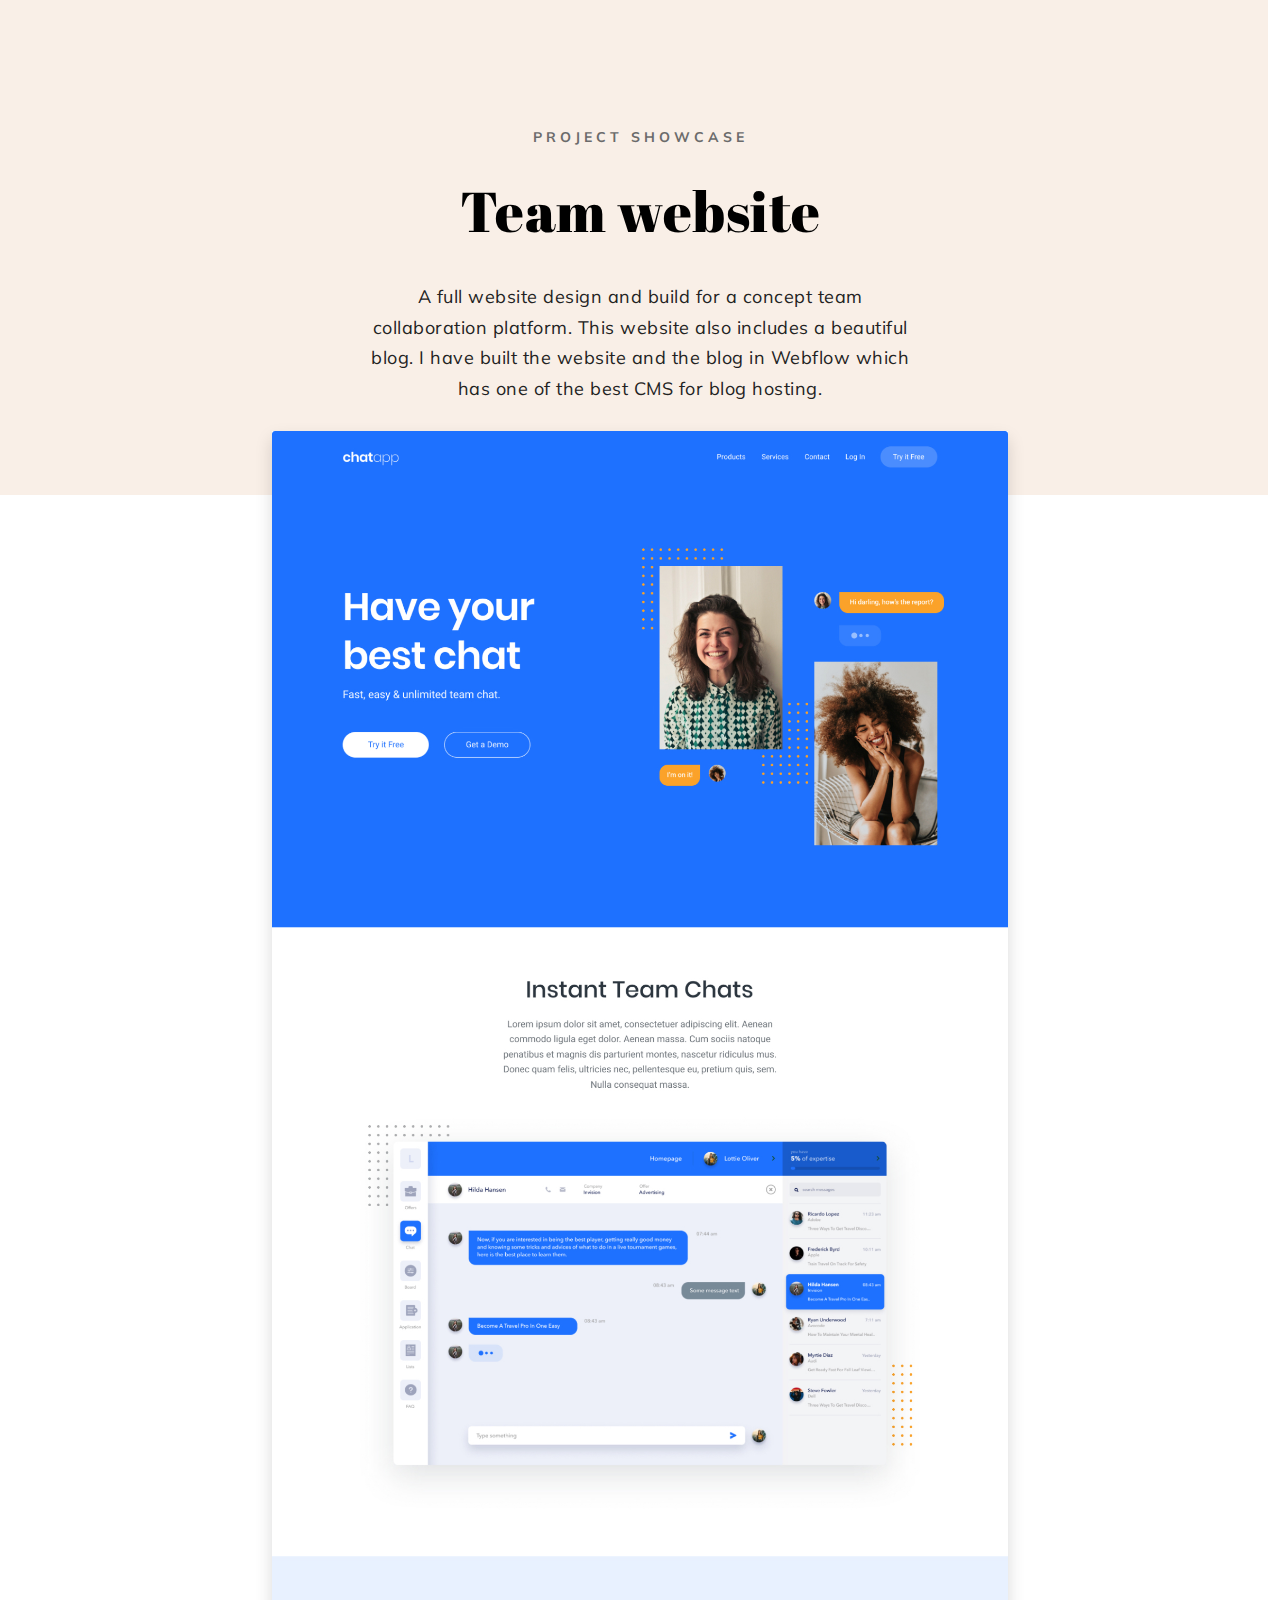
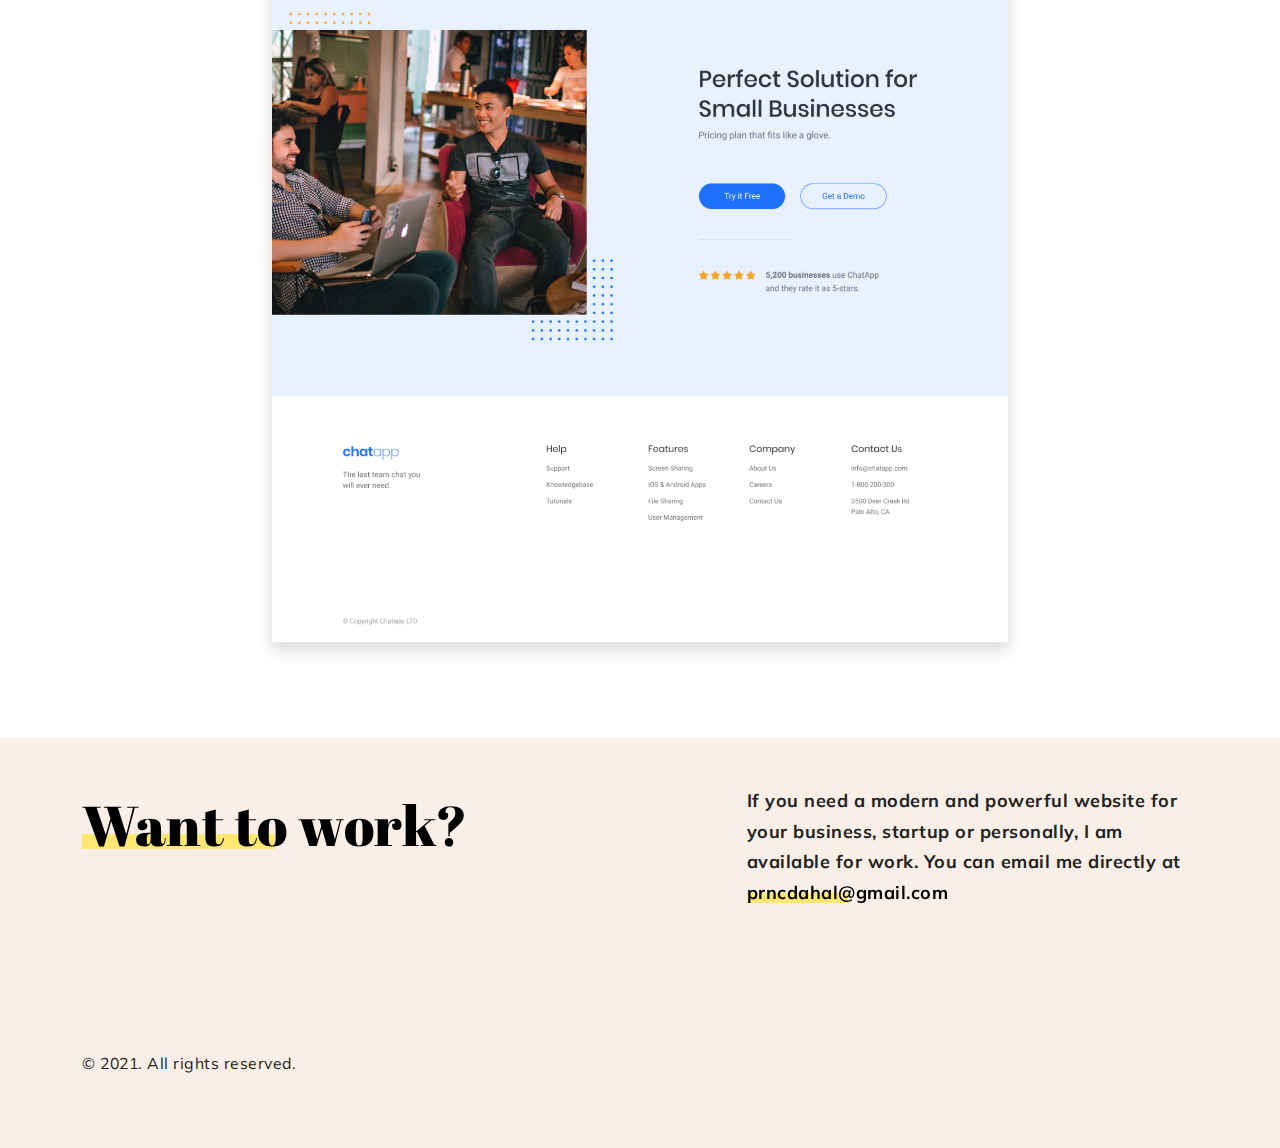
==== single.html @ 6febfcb8 "Intial file commit" ====
<!DOCTYPE html>
<html lang="en">
    
    <head>
        <meta charset="UTF-8" />
        <meta name="viewport" content="width=device-width, initial-scale=1.0"
        />
        <meta http-equiv="X-UA-Compatible" content="ie=edge" />
        <link rel="stylesheet" href="css/style.css" />
        <link rel="icon" href="./img/favicon.svg" />
        <link rel="preconnect" href="https://fonts.gstatic.com">
        <link href="https://fonts.googleapis.com/css2?family=Abril+Fatface&family=Mulish:wght@300;400;500;700;800;900&display=swap"
        rel="stylesheet">
        <title>Chat App website</title>
    </head>
    
    <body>
        <header class="p-4 header header-inner "> <span class="bg-overlay"></span>

            <nav class="container d-flex justify-content-between align-items-center mb-auto"> <a href="/" class="logo">
        <strong>RD.</strong>
      </a>

                <ul class="nav main-nav fw-bold">
                    <li class="nav-item"><a href="#" class="line-highlight" aria-current="page">My Work</a>

                    </li>
                    <li class="nav-item"><a href="mailto:prncdahal@gmail.com" class="line-highlight">Get in Touch</a>

                    </li>
                </ul>
            </nav>
            <div class="billboard mb-auto text-center">
                <div class="container">
                     <h6 class="kerning-text text-disabled mb-4">project showcase</h6>

                     <h1 class="mb-4 pb-2">
          Team website
        </h1>

                    <div class="col-lg-6 offset-lg-3">
                        <p>A full website design and build for a concept team collaboration platform.
                            This website also includes a beautiful blog. I have built the website and
                            the blog in Webflow which has one of the best CMS for blog hosting.</p>
                    </div>
                </div>
            </div>
            <!-- End of billboard -->
        </header>
        <section class="single-project-details pb-5 position-relative">
            <div class="container">
                <div class="row align-items-center mb-5">
                    <div class="col-md-8 offset-lg-2 mt-n7">
                        <img class="shadow" src="./img/portfolio/chat-app.jpg" alt="">
                    </div>
                    <!--End of col-md-6 -->
                </div>
                <!-- End of row-->
            </div>
        </section>
        <footer class=" bg-secondary footer p-5 ">
            <div class="container ">
                <div class="row pb-5">
                    <div class="col-sm-7 ">
                         <h2 class="h1 line-highlight mb-5">Want to work?</h2>

                    </div>
                    <div class="col-sm-5">
                        <p class="fw-bold">If you need a modern and powerful website for your business, startup or
                            personally, I am available for work. You can email me directly at <a class="line-highlight sm"
                            href="mailto:prncdahal@gmail.com">prncdahal@gmail.com</a>

                        </p>
                    </div>
                </div>
                <div class="copy-right pb-4 small">&copy; 2021. All rights reserved.</div>
            </div>
        </footer>
        <script src="js/all.js"></script>
    </body>

</html>
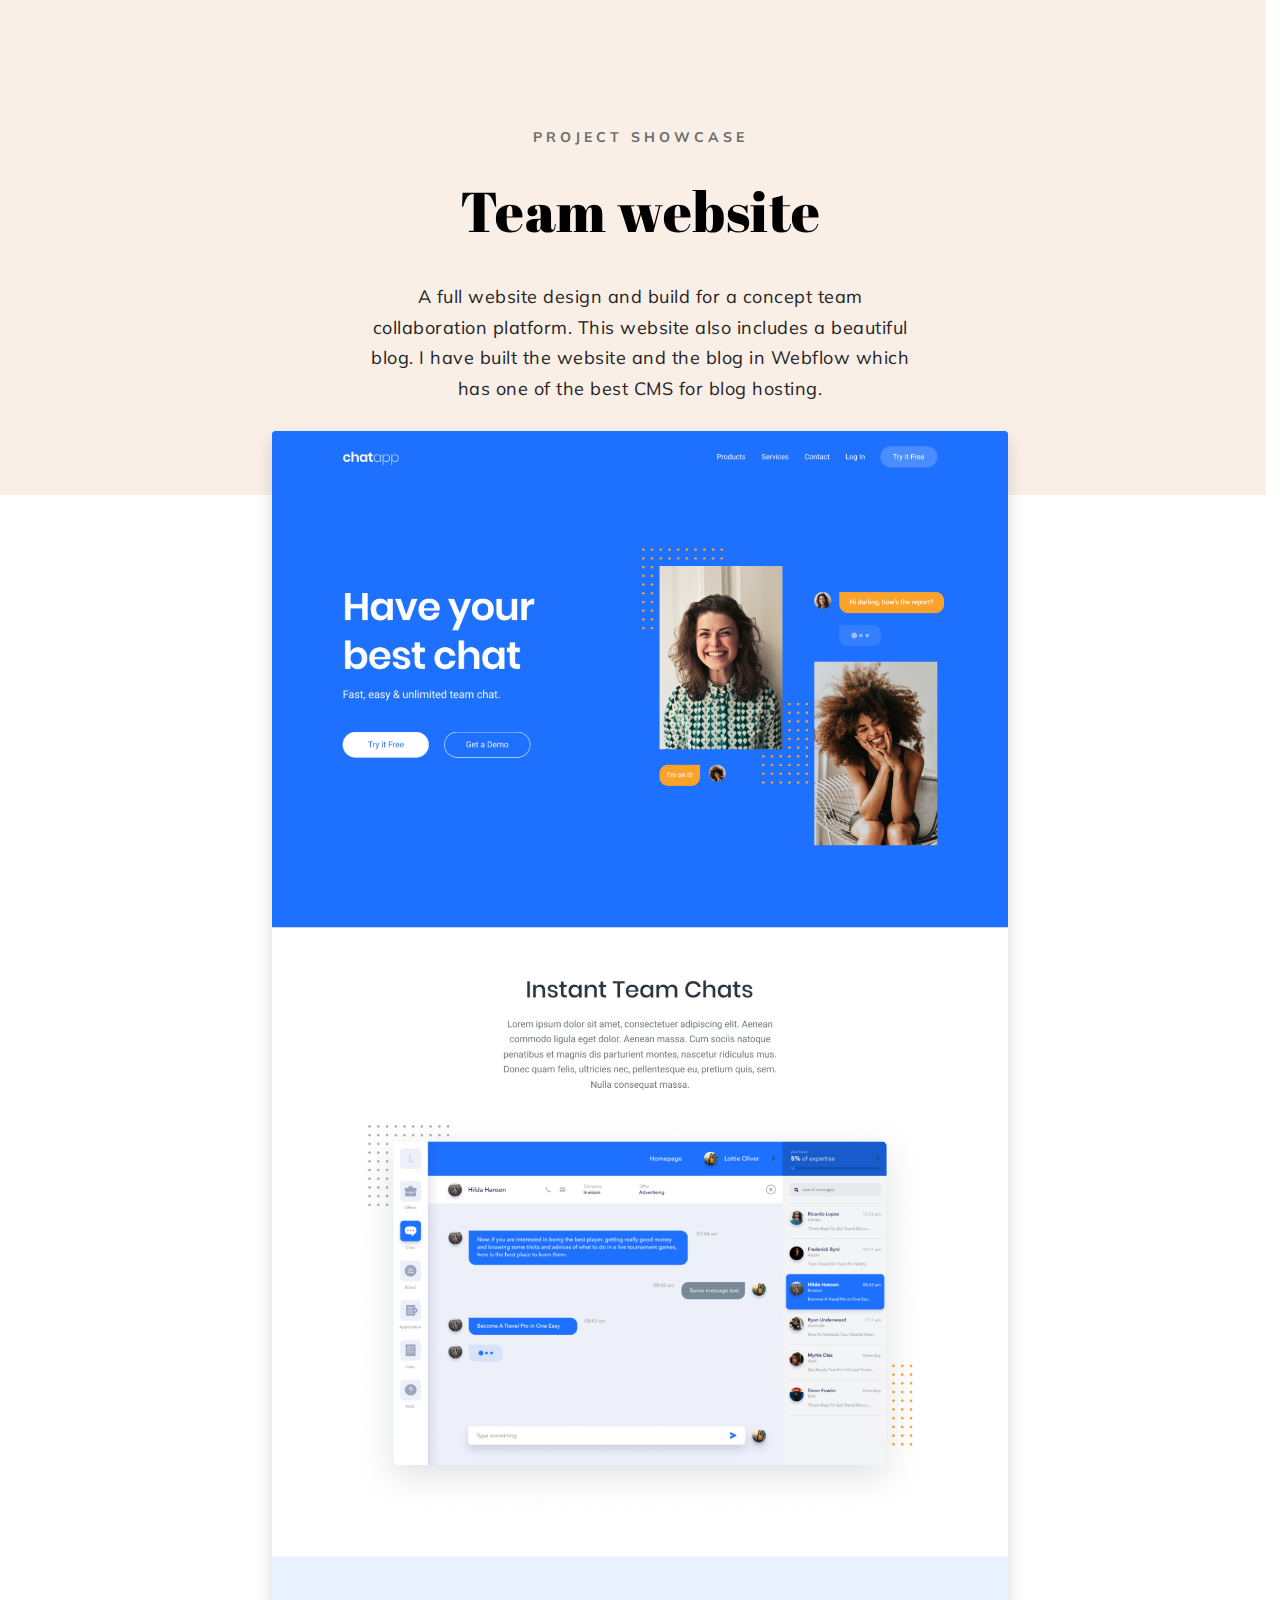
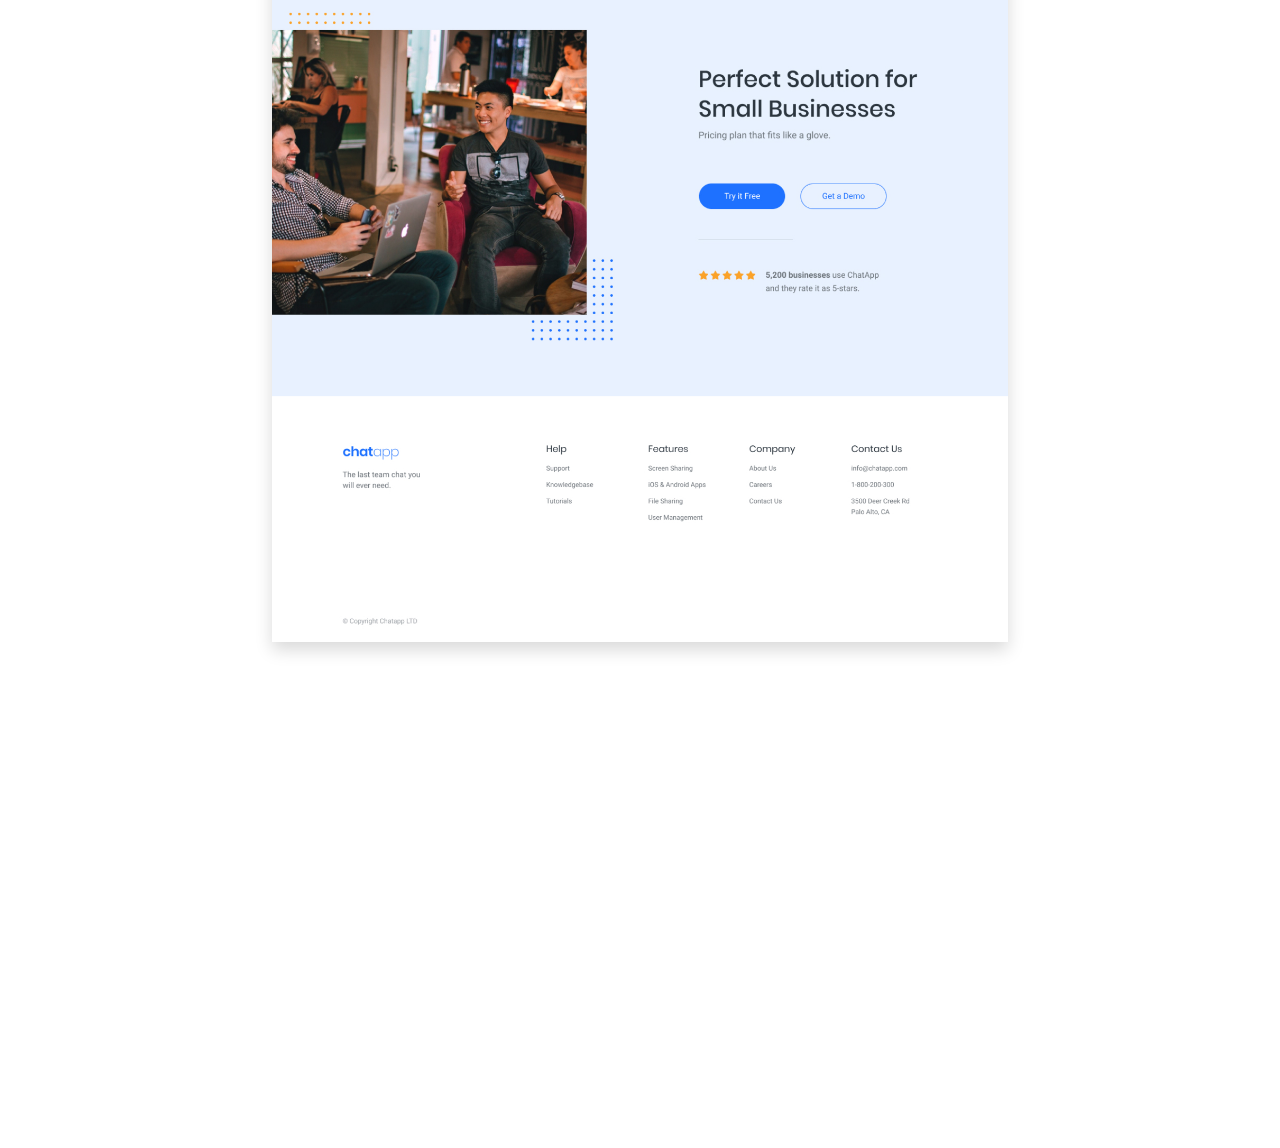
==== commit f9e3ce05: "homepage project list animation and footer animation" ====
--- a/single.html
+++ b/single.html
@@ -58,7 +58,7 @@
                 <!-- End of row-->
             </div>
         </section>
-        <footer class=" bg-secondary footer p-5 ">
+        <footer class=" bg-secondary footer fadetoText p-5 ">
             <div class="container ">
                 <div class="row pb-5">
                     <div class="col-sm-7 ">
--- a/css/style.css
+++ b/css/style.css
@@ -11924,8 +11924,7 @@
   background: url(/img/dot-pattern.png) no-repeat 0px 100%;
   background-size: 100px;
   padding-left: 15px;
-  padding-bottom: 15px;
-  transition: all 300ms ease-in; }
+  padding-bottom: 15px; }
   @media (min-width: 576px) {
     .project-list .media-img {
       padding-left: 30px;
@@ -11957,6 +11956,9 @@
         transform: translateX(0);
         color: #B7B4B9; }
 
+.project-list .details {
+  transition: all 300ms linear; }
+
 .header-inner {
   min-height: 55vh; }
 
@@ -11977,4 +11979,4 @@
 body {
   letter-spacing: 0.5px; }
 
-/*# sourceMappingURL=[data-uri]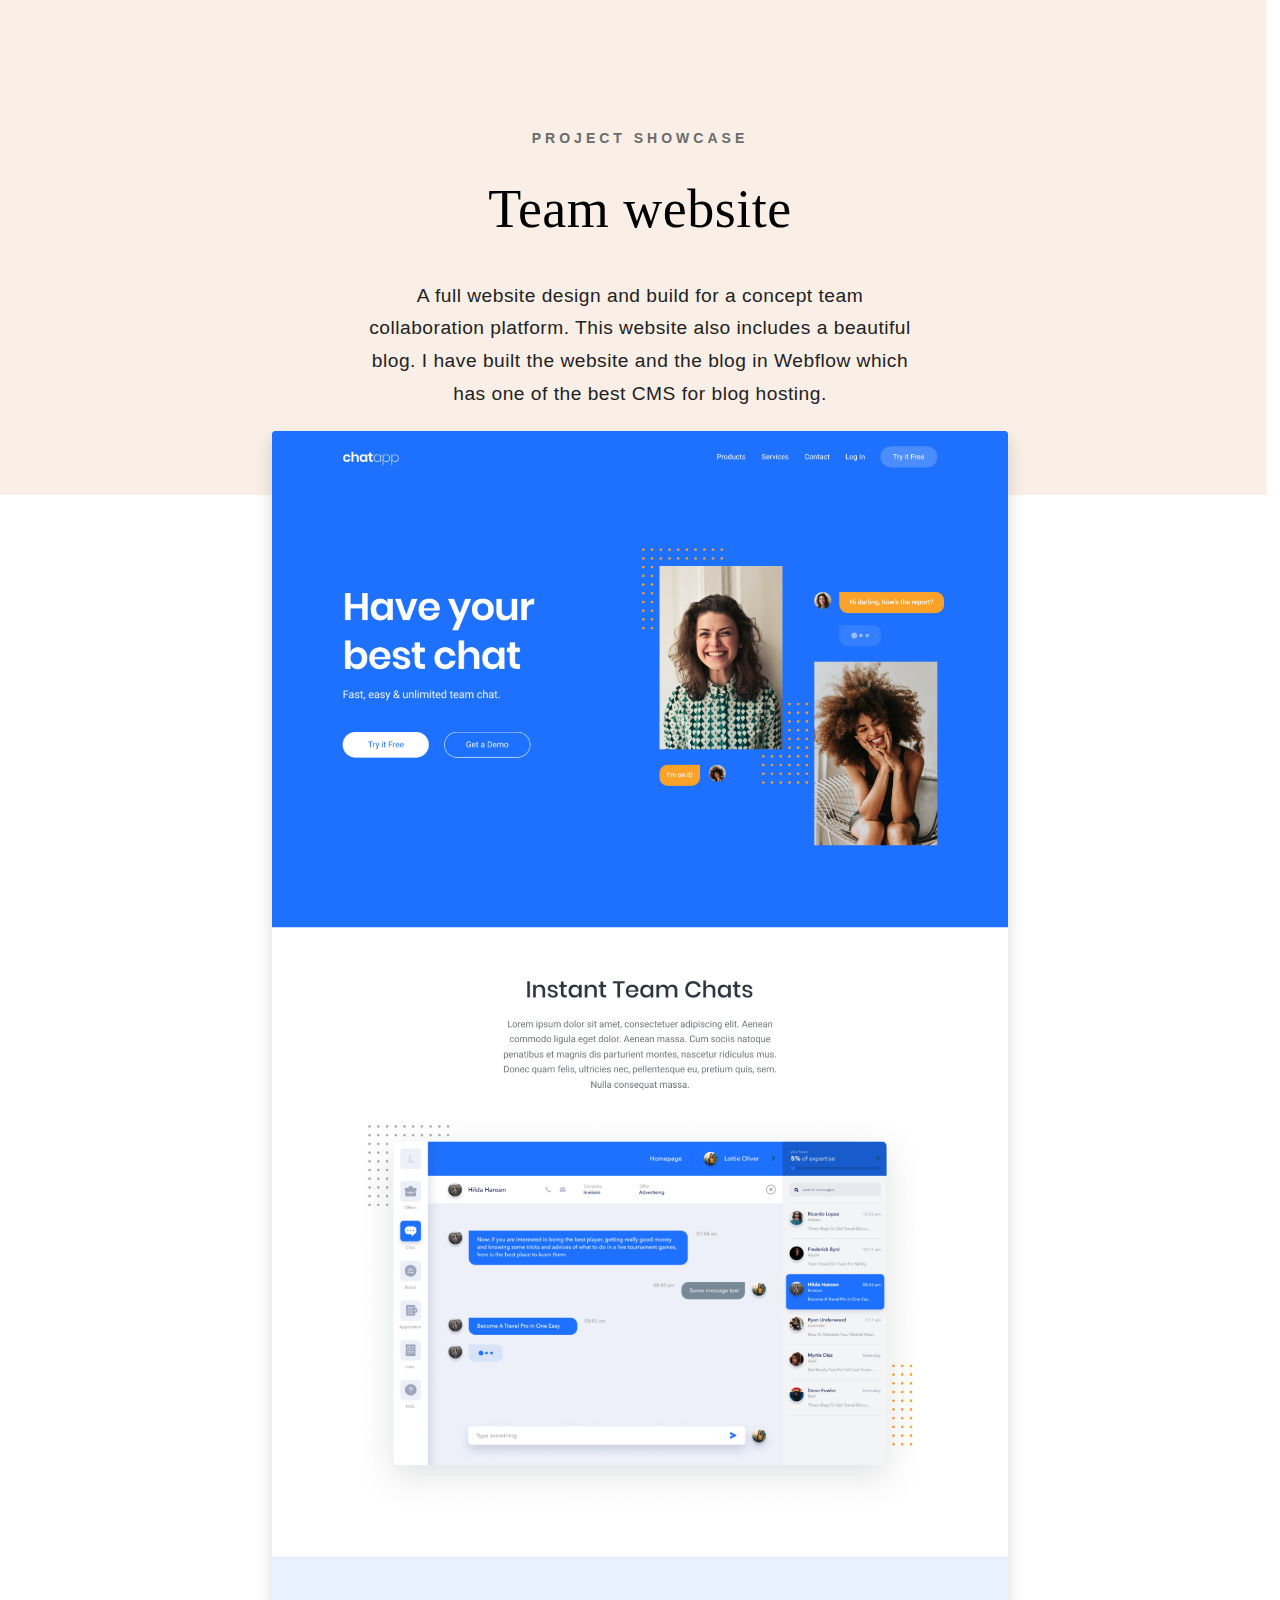
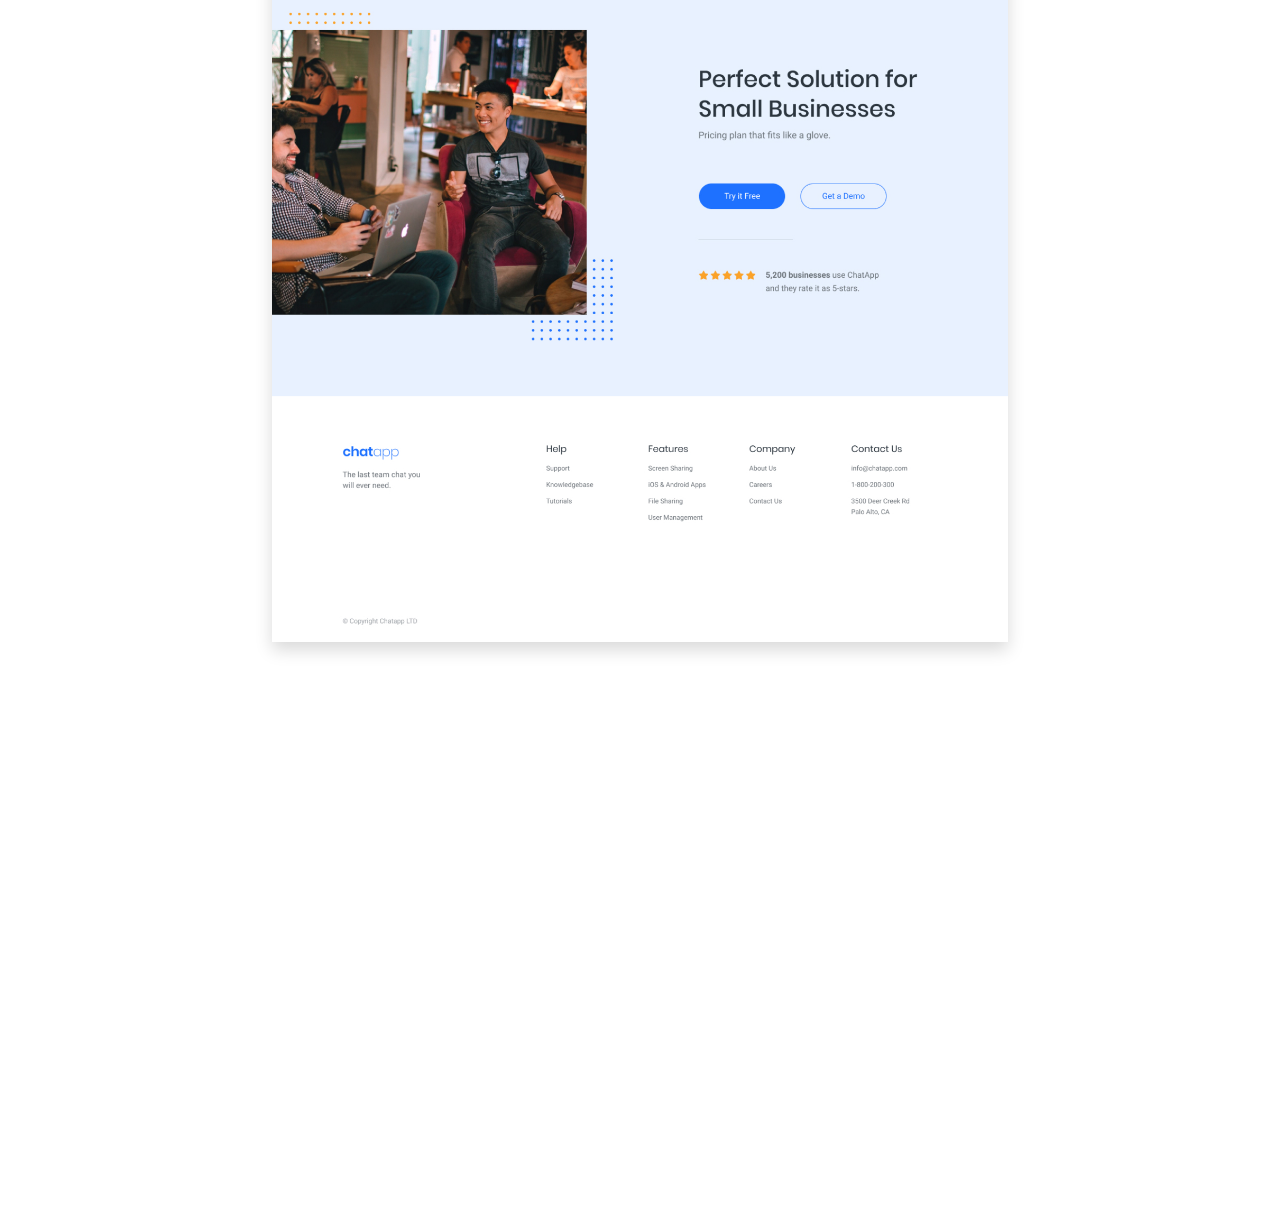
==== commit 396648f2: "projects added" ====
--- a/single.html
+++ b/single.html
@@ -61,12 +61,12 @@
         <footer class=" bg-secondary footer fadetoText p-5 ">
             <div class="container ">
                 <div class="row pb-5">
-                    <div class="col-sm-7 ">
-                         <h2 class="h1 line-highlight mb-5">Want to work?</h2>
+                    <div class="col-lg-7 ">
+                         <h2 class=" line-highlight mb-5">Want to work?</h2>
 
                     </div>
-                    <div class="col-sm-5">
-                        <p class="fw-bold">If you need a modern and powerful website for your business, startup or
+                    <div class="col-lg-5">
+                        <p class="lead">If you need a modern and powerful website for your business, startup or
                             personally, I am available for work. You can email me directly at <a class="line-highlight sm"
                             href="mailto:prncdahal@gmail.com">prncdahal@gmail.com</a>
 
--- a/css/style.css
+++ b/css/style.css
@@ -27,7 +27,7 @@
   --bs-danger: red;
   --bs-light: #fff;
   --bs-dark: #F9EFE7;
-  --bs-font-sans-serif: "Mulish", sans-serif;
+  --bs-font-sans-serif: "Open Sans", sans-serif;
   --bs-font-monospace: SFMono-Regular, Menlo, Monaco, Consolas, "Liberation Mono", "Courier New", monospace;
   --bs-gradient: linear-gradient(180deg, rgba(255, 255, 255, 0.15), rgba(255, 255, 255, 0)); }
 
@@ -43,8 +43,8 @@
 body {
   margin: 0;
   font-family: var(--bs-font-sans-serif);
-  font-size: 1rem;
-  font-weight: 400;
+  font-size: 1.2rem;
+  font-weight: 300;
   line-height: 1.5;
   color: #222;
   background-color: #fff;
@@ -67,16 +67,16 @@
 h1, .h1, h2, .h2, h3, .h3, h4, .h4, h5, .h5, h6, .h6 {
   margin-top: 0;
   margin-bottom: 0.5rem;
-  font-family: "Abril Fatface", cursive;
+  font-family: "Libre Baskerville", serif;
   font-weight: 500;
   line-height: 1.4;
   color: #000; }
 
 h1, .h1 {
-  font-size: calc(1.475rem + 2.7vw); }
+  font-size: calc(1.4625rem + 2.55vw); }
   @media (min-width: 1200px) {
     h1, .h1 {
-      font-size: 3.5rem; } }
+      font-size: 3.375rem; } }
 
 h2, .h2 {
   font-size: calc(1.4rem + 1.8vw); }
@@ -85,22 +85,25 @@
       font-size: 2.75rem; } }
 
 h3, .h3 {
-  font-size: calc(1.3rem + 0.6vw); }
+  font-size: calc(1.335rem + 1.02vw); }
   @media (min-width: 1200px) {
     h3, .h3 {
-      font-size: 1.75rem; } }
+      font-size: 2.1rem; } }
 
 h4, .h4 {
+  font-size: calc(1.305rem + 0.66vw); }
+  @media (min-width: 1200px) {
+    h4, .h4 {
+      font-size: 1.8rem; } }
+
+h5, .h5 {
   font-size: calc(1.275rem + 0.3vw); }
   @media (min-width: 1200px) {
-    h4, .h4 {
+    h5, .h5 {
       font-size: 1.5rem; } }
 
-h5, .h5 {
-  font-size: 1.25rem; }
-
 h6, .h6 {
-  font-size: 1rem; }
+  font-size: 1.2rem; }
 
 p {
   margin-top: 0;
@@ -371,8 +374,11 @@
   display: none !important; }
 
 .lead {
-  font-size: 1.25rem;
+  font-size: calc(1.275rem + 0.3vw);
   font-weight: 300; }
+  @media (min-width: 1200px) {
+    .lead {
+      font-size: 1.5rem; } }
 
 .display-1 {
   font-size: calc(1.625rem + 4.5vw);
@@ -441,7 +447,10 @@
 
 .blockquote {
   margin-bottom: 1rem;
-  font-size: 1.25rem; }
+  font-size: calc(1.275rem + 0.3vw); }
+  @media (min-width: 1200px) {
+    .blockquote {
+      font-size: 1.5rem; } }
   .blockquote > :last-child {
     margin-bottom: 0; }
 
@@ -1490,12 +1499,15 @@
 .col-form-label-lg {
   padding-top: calc(0.5rem + 1px);
   padding-bottom: calc(0.5rem + 1px);
-  font-size: 1.25rem; }
+  font-size: calc(1.275rem + 0.3vw); }
+  @media (min-width: 1200px) {
+    .col-form-label-lg {
+      font-size: 1.5rem; } }
 
 .col-form-label-sm {
   padding-top: calc(0.25rem + 1px);
   padding-bottom: calc(0.25rem + 1px);
-  font-size: 0.875rem; }
+  font-size: 1.05rem; }
 
 .form-text {
   margin-top: 0.25rem;
@@ -1507,7 +1519,7 @@
   width: 100%;
   padding: 0.675rem 1rem;
   font-size: 0.9rem;
-  font-weight: 400;
+  font-weight: 300;
   line-height: 1.5;
   color: #222;
   background-color: #fff;
@@ -1591,7 +1603,7 @@
 .form-control-sm {
   min-height: calc(1.5em + 0.5rem + 2px);
   padding: 0.25rem 0.5rem;
-  font-size: 0.875rem;
+  font-size: 1.05rem;
   border-radius: 0.2rem; }
   .form-control-sm::file-selector-button {
     padding: 0.25rem 0.5rem;
@@ -1605,8 +1617,11 @@
 .form-control-lg {
   min-height: calc(1.5em + 1rem + 2px);
   padding: 0.5rem 1rem;
-  font-size: 1.25rem;
+  font-size: calc(1.275rem + 0.3vw);
   border-radius: 0.3rem; }
+  @media (min-width: 1200px) {
+    .form-control-lg {
+      font-size: 1.5rem; } }
   .form-control-lg::file-selector-button {
     padding: 0.5rem 1rem;
     margin: -0.5rem -1rem;
@@ -1643,7 +1658,7 @@
   width: 100%;
   padding: 0.675rem 3rem 0.675rem 1rem;
   font-size: 0.9rem;
-  font-weight: 400;
+  font-weight: 300;
   line-height: 1.5;
   color: #222;
   background-color: #fff;
@@ -1672,17 +1687,20 @@
   padding-top: 0.25rem;
   padding-bottom: 0.25rem;
   padding-left: 0.5rem;
-  font-size: 0.875rem; }
+  font-size: 1.05rem; }
 
 .form-select-lg {
   padding-top: 0.5rem;
   padding-bottom: 0.5rem;
   padding-left: 1rem;
-  font-size: 1.25rem; }
+  font-size: calc(1.275rem + 0.3vw); }
+  @media (min-width: 1200px) {
+    .form-select-lg {
+      font-size: 1.5rem; } }
 
 .form-check {
   display: block;
-  min-height: 1.5rem;
+  min-height: 1.8rem;
   padding-left: 1.5em;
   margin-bottom: 0.125rem; }
   .form-check .form-check-input {
@@ -1889,7 +1907,7 @@
   align-items: center;
   padding: 0.675rem 1rem;
   font-size: 0.9rem;
-  font-weight: 400;
+  font-weight: 300;
   line-height: 1.5;
   color: #222;
   text-align: center;
@@ -1903,15 +1921,21 @@
 .input-group-lg > .input-group-text,
 .input-group-lg > .btn {
   padding: 0.5rem 1rem;
-  font-size: 1.25rem;
+  font-size: calc(1.275rem + 0.3vw);
   border-radius: 0.3rem; }
+  @media (min-width: 1200px) {
+    .input-group-lg > .form-control,
+    .input-group-lg > .form-select,
+    .input-group-lg > .input-group-text,
+    .input-group-lg > .btn {
+      font-size: 1.5rem; } }
 
 .input-group-sm > .form-control,
 .input-group-sm > .form-select,
 .input-group-sm > .input-group-text,
 .input-group-sm > .btn {
   padding: 0.25rem 0.5rem;
-  font-size: 0.875rem;
+  font-size: 1.05rem;
   border-radius: 0.2rem; }
 
 .input-group-lg > .form-select,
@@ -1948,7 +1972,7 @@
   max-width: 100%;
   padding: 0.25rem 0.5rem;
   margin-top: .1rem;
-  font-size: 0.875rem;
+  font-size: 1.05rem;
   color: #fff;
   background-color: rgba(25, 135, 84, 0.9);
   border-radius: 0.25rem; }
@@ -2011,7 +2035,7 @@
   max-width: 100%;
   padding: 0.25rem 0.5rem;
   margin-top: .1rem;
-  font-size: 0.875rem;
+  font-size: 1.05rem;
   color: #fff;
   background-color: rgba(220, 53, 69, 0.9);
   border-radius: 0.25rem; }
@@ -2498,7 +2522,7 @@
 
 .btn-sm, .btn-group-sm > .btn {
   padding: 0.25rem 0.5rem;
-  font-size: 0.875rem;
+  font-size: 1.05rem;
   border-radius: 0.2rem; }
 
 .fade {
@@ -2548,7 +2572,7 @@
   min-width: 10rem;
   padding: 0.5rem 0;
   margin: 0;
-  font-size: 1rem;
+  font-size: 1.2rem;
   color: #222;
   text-align: left;
   list-style: none;
@@ -2744,7 +2768,7 @@
   display: block;
   padding: 0.5rem 1rem;
   margin-bottom: 0;
-  font-size: 0.875rem;
+  font-size: 1.05rem;
   color: #6c757d;
   white-space: nowrap; }
 
@@ -2943,11 +2967,14 @@
     justify-content: space-between; }
 
 .navbar-brand {
-  padding-top: 0.3125rem;
-  padding-bottom: 0.3125rem;
+  padding-top: 0.275rem;
+  padding-bottom: 0.275rem;
   margin-right: 1rem;
-  font-size: 1.25rem;
+  font-size: calc(1.275rem + 0.3vw);
   white-space: nowrap; }
+  @media (min-width: 1200px) {
+    .navbar-brand {
+      font-size: 1.5rem; } }
 
 .navbar-nav {
   display: flex;
@@ -2972,12 +2999,15 @@
 
 .navbar-toggler {
   padding: 0.25rem 0.75rem;
-  font-size: 1.25rem;
+  font-size: calc(1.275rem + 0.3vw);
   line-height: 1;
   background-color: transparent;
   border: 1px solid transparent;
   border-radius: 0;
   transition: box-shadow 0.15s ease-in-out; }
+  @media (min-width: 1200px) {
+    .navbar-toggler {
+      font-size: 1.5rem; } }
   @media (prefers-reduced-motion: reduce) {
     .navbar-toggler {
       transition: none; } }
@@ -3309,7 +3339,7 @@
   align-items: center;
   width: 100%;
   padding: 1rem 1.25rem;
-  font-size: 1rem;
+  font-size: 1.2rem;
   color: #222;
   text-align: left;
   background-color: transparent;
@@ -3464,7 +3494,10 @@
 
 .pagination-lg .page-link {
   padding: 0.75rem 1.5rem;
-  font-size: 1.25rem; }
+  font-size: calc(1.275rem + 0.3vw); }
+  @media (min-width: 1200px) {
+    .pagination-lg .page-link {
+      font-size: 1.5rem; } }
 
 .pagination-lg .page-item:first-child .page-link {
   border-top-left-radius: 0.3rem;
@@ -3476,7 +3509,7 @@
 
 .pagination-sm .page-link {
   padding: 0.25rem 0.5rem;
-  font-size: 0.875rem; }
+  font-size: 1.05rem; }
 
 .pagination-sm .page-item:first-child .page-link {
   border-top-left-radius: 0.2rem;
@@ -3590,7 +3623,7 @@
   display: flex;
   height: 1rem;
   overflow: hidden;
-  font-size: 0.75rem;
+  font-size: 0.9rem;
   background-color: #e9ecef;
   border-radius: 0.25rem; }
 
@@ -4186,7 +4219,7 @@
   word-spacing: normal;
   white-space: normal;
   line-break: auto;
-  font-size: 0.875rem;
+  font-size: 1.05rem;
   word-wrap: break-word;
   opacity: 0; }
   .tooltip.show {
@@ -4271,7 +4304,7 @@
   word-spacing: normal;
   white-space: normal;
   line-break: auto;
-  font-size: 0.875rem;
+  font-size: 1.05rem;
   word-wrap: break-word;
   background-color: #fff;
   background-clip: padding-box;
@@ -4350,7 +4383,7 @@
 .popover-header {
   padding: 0.5rem 1rem;
   margin-bottom: 0;
-  font-size: 1rem;
+  font-size: 1.2rem;
   color: #000;
   background-color: #f0f0f0;
   border-bottom: 1px solid #d8d8d8;
@@ -5557,22 +5590,22 @@
   padding-left: 3rem !important; }
 
 .fs-1 {
-  font-size: calc(1.475rem + 2.7vw) !important; }
+  font-size: calc(1.4625rem + 2.55vw) !important; }
 
 .fs-2 {
   font-size: calc(1.4rem + 1.8vw) !important; }
 
 .fs-3 {
-  font-size: calc(1.3rem + 0.6vw) !important; }
+  font-size: calc(1.335rem + 1.02vw) !important; }
 
 .fs-4 {
+  font-size: calc(1.305rem + 0.66vw) !important; }
+
+.fs-5 {
   font-size: calc(1.275rem + 0.3vw) !important; }
 
-.fs-5 {
-  font-size: 1.25rem !important; }
-
 .fs-6 {
-  font-size: 1rem !important; }
+  font-size: 1.2rem !important; }
 
 .fst-italic {
   font-style: italic !important; }
@@ -7887,12 +7920,14 @@
 
 @media (min-width: 1200px) {
   .fs-1 {
-    font-size: 3.5rem !important; }
+    font-size: 3.375rem !important; }
   .fs-2 {
     font-size: 2.75rem !important; }
   .fs-3 {
-    font-size: 1.75rem !important; }
+    font-size: 2.1rem !important; }
   .fs-4 {
+    font-size: 1.8rem !important; }
+  .fs-5 {
     font-size: 1.5rem !important; } }
 
 @media print {
@@ -11814,7 +11849,8 @@
   opacity: 0; }
   .header .logo {
     font-weight: 900;
-    font-size: 36px; }
+    font-size: 40px;
+    font-family: 'Mulish', sans-serif; }
   .header nav li:last-child a {
     margin-right: 0; }
   .header nav li a {
@@ -11860,10 +11896,6 @@
   .button1:hover span {
     transform: translate(0); }
 
-@media (min-width: 576px) {
-  body {
-    font-size: 1.125rem; } }
-
 p {
   line-height: 1.7; }
 
@@ -11871,7 +11903,7 @@
   max-width: 100%; }
 
 h3, .h3, h4, .h4, h5, .h5, h6, .h6 {
-  font-family: "Mulish", sans-serif; }
+  font-family: "Open Sans", sans-serif; }
 
 .line-highlight {
   position: relative;
@@ -11966,7 +11998,7 @@
   margin-top: -4rem; }
 
 .decor__circle {
-  border: 2px solid #ffd70c;
+  border: 2px solid #efd4be;
   border-radius: 100%;
   width: 25vw;
   height: 25vw;
@@ -11979,4 +12011,4 @@
 body {
   letter-spacing: 0.5px; }
 
-/*# sourceMappingURL=[data-uri]